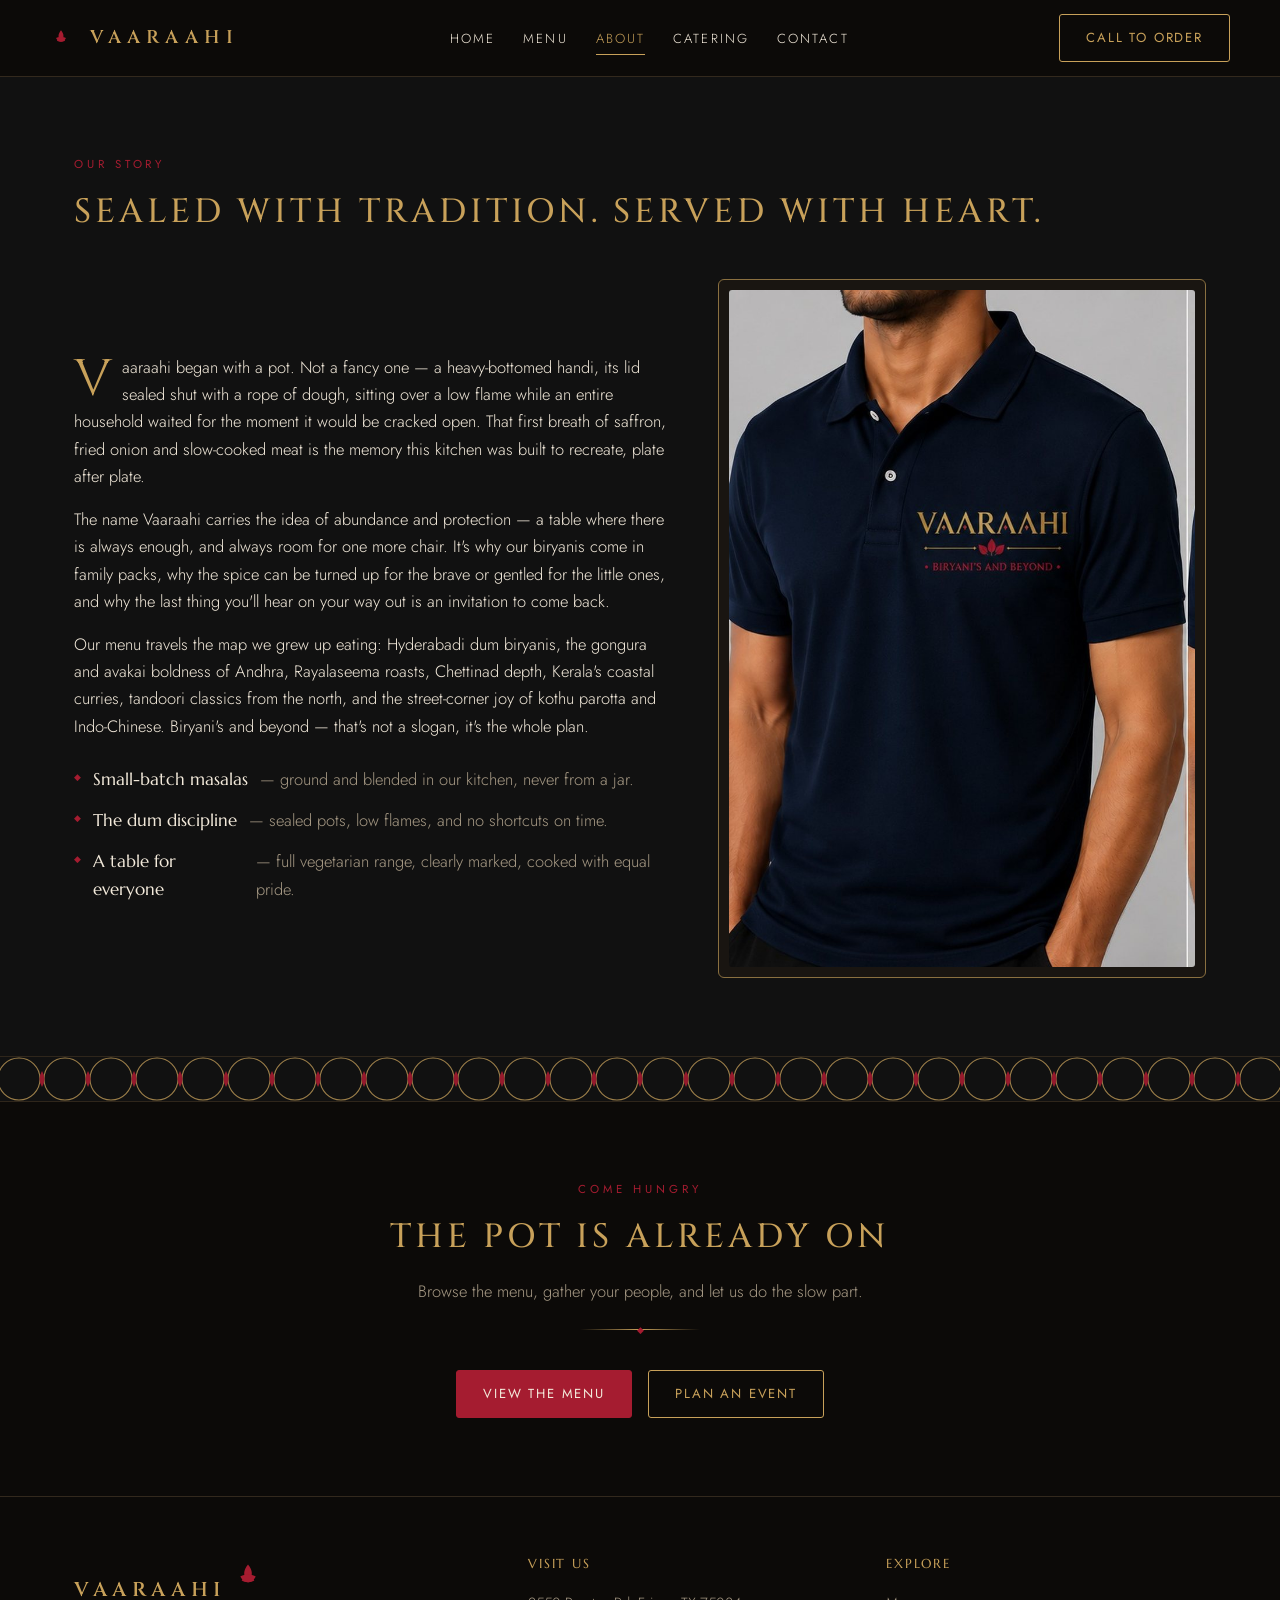
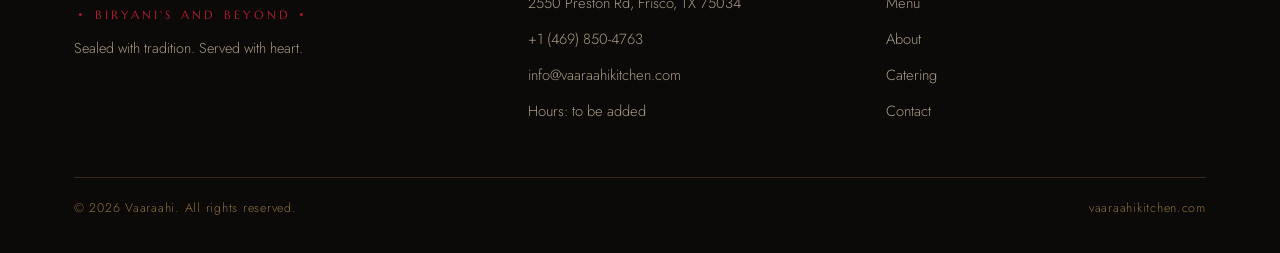
==== about.html @ 14fe1fbe "Vaaraahi Kitchen website" ====
<!DOCTYPE html>
<html lang="en">
<head>
<meta charset="UTF-8">
<meta name="viewport" content="width=device-width, initial-scale=1.0">
<title>About — Vaaraahi | Biryani's and Beyond</title>
<meta name="description" content="The story behind Vaaraahi — a kitchen built on dum biryani tradition, Andhra flavors, and the belief that no one leaves a good table hungry.">
<link rel="preconnect" href="https://fonts.googleapis.com">
<link rel="preconnect" href="https://fonts.gstatic.com" crossorigin>
<link href="https://fonts.googleapis.com/css2?family=Cinzel:wght@500;600&family=Marcellus&family=Jost:wght@300;400;500&display=swap" rel="stylesheet">
<link rel="stylesheet" href="css/styles.css">
<link rel="icon" href="data:image/svg+xml,%3Csvg xmlns='http://www.w3.org/2000/svg' viewBox='0 0 40 40'%3E%3Crect width='40' height='40' fill='%23111111'/%3E%3Ctext x='20' y='28' text-anchor='middle' fill='%23C8A15A' font-family='Georgia' font-size='24'%3EV%3C/text%3E%3C/svg%3E">
</head>
<body>

<header class="site-header">
  <div class="wrap nav">
    <a class="brand wordmark" href="index.html" aria-label="Vaaraahi home">
      <svg class="tri" viewBox="0 0 40 36" aria-hidden="true"><g fill="#A51C30" transform="translate(20,20)">
        <path d="M0,-16 C6,-9 6,-2 0,4 C-6,-2 -6,-9 0,-16Z"/>
        <path d="M-7,-4 C1,-6 6,-1 7,6 C-1,8 -6,3 -7,-4Z" transform="rotate(-52)"/>
        <path d="M7,-4 C-1,-6 -6,-1 -7,6 C1,8 6,3 7,-4Z" transform="rotate(52)"/>
      </g></svg>
      <span class="name">Vaaraahi</span>
    </a>
    <nav aria-label="Main">
      <ul class="nav-links" id="nav-links">
        <li><a href="index.html">Home</a></li>
        <li><a href="menu.html">Menu</a></li>
        <li><a href="about.html" aria-current="page">About</a></li>
        <li><a href="catering.html">Catering</a></li>
        <li><a href="contact.html">Contact</a></li>
      </ul>
    </nav>
    <a class="btn order-btn" href="tel:+14698504763" title="Call to place an order">Call to Order</a>
    <button class="nav-toggle" aria-expanded="false" aria-controls="nav-links" aria-label="Toggle navigation">&#9776;</button>
  </div>
</header>

<main>
  <section class="section about">
    <div class="wrap">
      <p class="eyebrow">Our story</p>
      <h2>Sealed With Tradition. Served With Heart.</h2>
      <div class="about-cols">
        <div>
          <p class="drop">Vaaraahi began with a pot. Not a fancy one — a heavy-bottomed handi, its lid sealed shut with a rope of dough, sitting over a low flame while an entire household waited for the moment it would be cracked open. That first breath of saffron, fried onion and slow-cooked meat is the memory this kitchen was built to recreate, plate after plate.</p>
          <p>The name Vaaraahi carries the idea of abundance and protection — a table where there is always enough, and always room for one more chair. It's why our biryanis come in family packs, why the spice can be turned up for the brave or gentled for the little ones, and why the last thing you'll hear on your way out is an invitation to come back.</p>
          <p>Our menu travels the map we grew up eating: Hyderabadi dum biryanis, the gongura and avakai boldness of Andhra, Rayalaseema roasts, Chettinad depth, Kerala's coastal curries, tandoori classics from the north, and the street-corner joy of kothu parotta and Indo-Chinese. Biryani's and beyond — that's not a slogan, it's the whole plan.</p>
          <ul class="values">
            <li><b>Small-batch masalas</b> — ground and blended in our kitchen, never from a jar.</li>
            <li><b>The dum discipline</b> — sealed pots, low flames, and no shortcuts on time.</li>
            <li><b>A table for everyone</b> — full vegetarian range, clearly marked, cooked with equal pride.</li>
          </ul>
        </div>
        <div class="split-media">
          <img src="assets/team.jpg" alt="Vaaraahi team polo shirt in navy with the gold wordmark and Biryani's and Beyond line">
        </div>
      </div>
    </div>
  </section>

  <div class="lattice" aria-hidden="true"></div>

  <section class="section section-alt center">
    <div class="wrap">
      <p class="eyebrow">Come hungry</p>
      <h2>The Pot Is Already On</h2>
      <p class="lede">Browse the menu, gather your people, and let us do the slow part.</p>
      <div class="gold-rule" aria-hidden="true"></div>
      <div style="margin-top:34px;display:flex;gap:16px;justify-content:center;flex-wrap:wrap">
        <a class="btn btn-solid" href="menu.html">View the Menu</a>
        <a class="btn" href="catering.html">Plan an Event</a>
      </div>
    </div>
  </section>
</main>

<footer class="site-footer">
  <div class="wrap">
    <div class="footer-grid">
      <div>
        <div class="wordmark">
          <span class="name">Vaaraahi</span>
          <svg class="tri" viewBox="0 0 40 36" aria-hidden="true" width="26"><g fill="#A51C30" transform="translate(20,20)">
            <path d="M0,-16 C6,-9 6,-2 0,4 C-6,-2 -6,-9 0,-16Z"/>
            <path d="M-7,-4 C1,-6 6,-1 7,6 C-1,8 -6,3 -7,-4Z" transform="rotate(-52)"/>
            <path d="M7,-4 C-1,-6 -6,-1 -7,6 C1,8 6,3 7,-4Z" transform="rotate(52)"/>
          </g></svg>
          <div class="tag">Biryani's and Beyond</div>
        </div>
        <p class="tagline-sm">Sealed with tradition. Served with heart.</p>
      </div>
      <div>
        <h4>Visit Us</h4>
        <ul>
          <li><a href="https://maps.google.com/?q=2550+Preston+Rd,+Frisco,+TX+75034" target="_blank" rel="noopener">2550 Preston Rd, Frisco, TX 75034</a></li>
          <li><a href="tel:+14698504763">+1 (469) 850-4763</a></li>
          <li><a href="mailto:info@vaaraahikitchen.com">info@vaaraahikitchen.com</a></li>
          <li><span>Hours: to be added</span></li>
        </ul>
      </div>
      <div>
        <h4>Explore</h4>
        <ul>
          <li><a href="menu.html">Menu</a></li>
          <li><a href="about.html">About</a></li>
          <li><a href="catering.html">Catering</a></li>
          <li><a href="contact.html">Contact</a></li>
        </ul>
      </div>
    </div>
    <div class="footer-base">
      <span>&copy; 2026 Vaaraahi. All rights reserved.</span>
      <span>vaaraahikitchen.com</span>
    </div>
  </div>
</footer>

<script src="js/data.js"></script>
<script src="js/images.js"></script>
<script src="js/app.js"></script>
</body>
</html>
---- css/styles.css ----
/* ============================================================
   VAARAAHI — Biryani's and Beyond
   Theme drawn from brand signage:
   Gold #C8A15A · Burgundy #A51C30 · Black #111111
   Display: Cinzel · Names: Marcellus · Body/UI: Jost
   ============================================================ */

:root {
  --black:      #111111;
  --black-deep: #0c0a08;
  --panel:      #191511;
  --panel-2:    #201a14;
  --line:       #33291d;
  --gold:       #C8A15A;
  --gold-hi:    #E4C77F;
  --gold-dim:   #8a7040;
  --burgundy:   #A51C30;
  --burgundy-2: #8B1E2D;
  --cream:      #F3EADB;
  --muted:      #A79A85;
  --veg:        #2e8b40;
  --nonveg:     #a3341f;
  --radius:     10px;
  --wrap:       1180px;
  --font-display: "Cinzel", "Times New Roman", serif;
  --font-name:    "Marcellus", Georgia, serif;
  --font-body:    "Jost", "Segoe UI", sans-serif;
}

* { margin: 0; padding: 0; box-sizing: border-box; }
html { scroll-behavior: smooth; }
@media (prefers-reduced-motion: reduce) {
  html { scroll-behavior: auto; }
  *, *::before, *::after { animation: none !important; transition: none !important; }
}

body {
  background: var(--black);
  color: var(--cream);
  font-family: var(--font-body);
  font-weight: 300;
  line-height: 1.65;
  font-size: 16.5px;
  -webkit-font-smoothing: antialiased;
}

img { display: block; max-width: 100%; }
a { color: var(--gold); text-decoration: none; }
a:focus-visible, button:focus-visible, input:focus-visible {
  outline: 2px solid var(--gold-hi); outline-offset: 3px;
}

.wrap { max-width: var(--wrap); margin: 0 auto; padding: 0 24px; }

/* ---------- Lattice band (from the door signage) ---------- */
.lattice {
  height: 46px;
  background-color: transparent;
  background-image: url("data:image/svg+xml,%3Csvg xmlns='http://www.w3.org/2000/svg' width='92' height='46' viewBox='0 0 92 46'%3E%3Cg fill='none' stroke='%23C8A15A' stroke-width='1.1' opacity='0.85'%3E%3Ccircle cx='23' cy='23' r='21'/%3E%3Ccircle cx='69' cy='23' r='21'/%3E%3Ccircle cx='-23' cy='23' r='21'/%3E%3Ccircle cx='115' cy='23' r='21'/%3E%3C/g%3E%3Cg fill='%23A51C30'%3E%3Cpath d='M46 15 q5 8 0 16 q-5 -8 0 -16z'/%3E%3Cpath d='M0 15 q5 8 0 16 q-5 -8 0 -16z'/%3E%3Cpath d='M92 15 q5 8 0 16 q-5 -8 0 -16z'/%3E%3C/g%3E%3C/svg%3E");
  background-repeat: repeat-x;
  background-position: center;
  border-top: 1px solid var(--line);
  border-bottom: 1px solid var(--line);
  opacity: 0.9;
}

/* ---------- Wordmark ---------- */
.wordmark { text-align: center; }
.wordmark .name {
  font-family: var(--font-display);
  font-weight: 600;
  letter-spacing: 0.34em;
  text-indent: 0.34em; /* balance tracking */
  color: var(--gold);
  text-transform: uppercase;
}
.wordmark .tri { margin: 6px auto 4px; width: 34px; }
.wordmark .tag {
  color: var(--burgundy);
  font-family: var(--font-name);
  letter-spacing: 0.28em;
  text-indent: 0.28em;
  text-transform: uppercase;
  font-size: 0.72rem;
}
.wordmark .tag::before, .wordmark .tag::after { content: " \2022  "; color: var(--burgundy); }

/* ---------- Header ---------- */
.site-header {
  position: sticky; top: 0; z-index: 50;
  background: rgba(12, 10, 8, 0.92);
  backdrop-filter: blur(10px);
  border-bottom: 1px solid var(--line);
}
.nav {
  display: flex; align-items: center; justify-content: space-between;
  padding: 14px 0; gap: 18px;
}
.nav .brand { display: flex; align-items: center; gap: 12px; }
.nav .brand .name { font-size: 1.15rem; }
.nav .brand .tri { width: 22px; margin: 0; }
.nav-links { display: flex; align-items: center; gap: 28px; list-style: none; }
.nav-links a {
  color: var(--cream); font-size: 0.82rem; letter-spacing: 0.16em;
  text-transform: uppercase; padding: 6px 0;
  border-bottom: 1px solid transparent; transition: color .2s, border-color .2s;
}
.nav-links a:hover { color: var(--gold-hi); }
.nav-links a[aria-current="page"] { color: var(--gold); border-bottom-color: var(--gold); }
.btn {
  display: inline-block; font-family: var(--font-body); font-weight: 400;
  font-size: 0.82rem; letter-spacing: 0.14em; text-transform: uppercase;
  padding: 12px 26px; border-radius: 3px; cursor: pointer;
  transition: background .2s, color .2s, border-color .2s;
  border: 1px solid var(--gold); background: transparent; color: var(--gold);
}
.btn:hover { background: var(--gold); color: var(--black-deep); }
.btn-solid { background: var(--burgundy); border-color: var(--burgundy); color: var(--cream); }
.btn-solid:hover { background: var(--burgundy-2); border-color: var(--burgundy-2); color: var(--cream); }
.nav-toggle {
  display: none; background: none; border: 1px solid var(--line);
  color: var(--gold); font-size: 1.3rem; line-height: 1;
  padding: 8px 12px; border-radius: 4px; cursor: pointer;
}

/* ---------- Hero (frosted door) ---------- */
.hero {
  position: relative; overflow: hidden;
  background:
    radial-gradient(60% 55% at 30% 20%, rgba(200,140,60,0.20), transparent 65%),
    radial-gradient(55% 50% at 75% 65%, rgba(200,120,50,0.14), transparent 60%),
    radial-gradient(40% 40% at 55% 30%, rgba(255,190,110,0.10), transparent 70%),
    linear-gradient(180deg, #171310 0%, #0e0b09 100%);
}
.hero::before { /* faint hanging-lamp glow dots */
  content: ""; position: absolute; inset: 0;
  background:
    radial-gradient(45px 45px at 22% 12%, rgba(255,200,120,0.28), transparent 70%),
    radial-gradient(35px 35px at 78% 16%, rgba(255,200,120,0.22), transparent 70%),
    radial-gradient(30px 30px at 55% 8%, rgba(255,200,120,0.18), transparent 70%);
  pointer-events: none;
}
.hero-inner {
  position: relative; text-align: center;
  padding: 96px 24px 84px;
}
.hero .glass {
  max-width: 760px; margin: 0 auto; padding: 56px 36px 48px;
  background: rgba(28, 22, 16, 0.42);
  border: 1px solid rgba(200, 161, 90, 0.35);
  border-radius: 6px;
  backdrop-filter: blur(4px);
  box-shadow: 0 30px 80px rgba(0,0,0,0.55);
  animation: heroRise 0.9s ease both;
}
@keyframes heroRise { from { opacity: 0; transform: translateY(18px); } to { opacity: 1; transform: none; } }
.hero .name { font-size: clamp(2.2rem, 6vw, 3.8rem); }
.hero .tag { font-size: clamp(0.7rem, 1.6vw, 0.9rem); margin-top: 2px; }
.hero .tagline {
  margin: 26px auto 8px; max-width: 460px;
  font-family: var(--font-name); font-size: 1.15rem; color: var(--cream);
  letter-spacing: 0.04em;
}
.hero .cuisine-pill {
  display: inline-block; margin-top: 20px; padding: 8px 30px;
  border: 1px solid var(--burgundy); border-radius: 40px;
  font-family: var(--font-name); letter-spacing: 0.3em; text-indent: 0.3em;
  text-transform: uppercase; font-size: 0.75rem; color: var(--cream);
}
.hero .cta-row { margin-top: 34px; display: flex; gap: 16px; justify-content: center; flex-wrap: wrap; }

/* ---------- Sections ---------- */
.section { padding: 78px 0; }
.section-tight { padding: 56px 0; }
.section-alt { background: var(--black-deep); }
.eyebrow {
  font-size: 0.72rem; letter-spacing: 0.34em; text-transform: uppercase;
  color: var(--burgundy); font-weight: 400; margin-bottom: 10px;
}
.section h2 {
  font-family: var(--font-display); font-weight: 500; color: var(--gold);
  font-size: clamp(1.5rem, 3.4vw, 2.1rem); letter-spacing: 0.12em;
  text-transform: uppercase; margin-bottom: 14px;
}
.section .lede { max-width: 640px; color: var(--muted); }
.center { text-align: center; }
.center .lede { margin: 0 auto; }
.gold-rule {
  width: 120px; height: 13px; margin: 18px auto 0; position: relative;
}
.gold-rule::before {
  content: ""; position: absolute; left: 0; right: 0; top: 6px;
  height: 1px; background: linear-gradient(90deg, transparent, var(--gold), transparent);
}
.gold-rule::after {
  content: "\25C6"; position: absolute; left: 50%; top: 0; transform: translateX(-50%);
  color: var(--burgundy); font-size: 9px; background: inherit; padding: 0 8px;
}

/* ---------- Signature dishes (home) ---------- */
.dish-grid {
  margin-top: 44px; display: grid; gap: 26px;
  grid-template-columns: repeat(auto-fit, minmax(240px, 1fr));
}
.dish-card {
  background: var(--panel); border: 1px solid var(--line); border-radius: var(--radius);
  overflow: hidden; transition: transform .25s ease, border-color .25s ease;
}
.dish-card:hover { transform: translateY(-5px); border-color: var(--gold-dim); }
.dish-card .ph { aspect-ratio: 4 / 3; overflow: hidden; background: #1b150f; }
.dish-card .ph img { width: 100%; height: 100%; object-fit: cover; }
.dish-card .body { padding: 18px 20px 20px; }
.dish-card h3 { font-family: var(--font-name); font-weight: 400; font-size: 1.08rem; color: var(--cream); }
.dish-card .desc { color: var(--muted); font-size: 0.9rem; margin-top: 6px; }
.dish-card .price { color: var(--gold); font-family: var(--font-name); margin-top: 10px; }

/* ---------- Feature strip (home) ---------- */
.features { display: grid; gap: 26px; grid-template-columns: repeat(auto-fit, minmax(230px, 1fr)); margin-top: 40px; }
.feature { border: 1px solid var(--line); border-radius: var(--radius); padding: 26px 24px; background: var(--panel); }
.feature .glyph { color: var(--burgundy); font-size: 1.3rem; margin-bottom: 10px; }
.feature h3 { font-family: var(--font-name); font-weight: 400; color: var(--gold); font-size: 1.02rem; letter-spacing: 0.06em; }
.feature p { color: var(--muted); font-size: 0.92rem; margin-top: 8px; }

/* ---------- Menu page ---------- */
.menu-hero { padding: 56px 0 34px; text-align: center; }
.menu-controls {
  position: sticky; top: 64px; z-index: 40;
  background: rgba(12,10,8,0.94); backdrop-filter: blur(8px);
  border-top: 1px solid var(--line); border-bottom: 1px solid var(--line);
  padding: 14px 0;
}
.controls-row { display: flex; gap: 14px; align-items: center; flex-wrap: wrap; }
.search-box { position: relative; flex: 1 1 260px; max-width: 380px; }
.search-box input {
  width: 100%; padding: 11px 16px 11px 40px;
  background: var(--panel); color: var(--cream);
  border: 1px solid var(--line); border-radius: 40px;
  font-family: var(--font-body); font-size: 0.95rem;
}
.search-box input::placeholder { color: var(--muted); }
.search-box .icon { position: absolute; left: 15px; top: 50%; transform: translateY(-50%); color: var(--gold-dim); }
/* Category pills: own full-width row, wrapping so every category is visible */
.cat-scroller {
  display: flex; flex-wrap: wrap; gap: 8px;
  flex: 1 1 100%; width: 100%;
  padding: 12px 2px 2px; margin-top: 4px;
  border-top: 1px solid var(--line);
}
.cat-pill {
  flex: 0 0 auto; padding: 8px 16px; border-radius: 40px; cursor: pointer;
  background: transparent; border: 1px solid var(--line); color: var(--muted);
  font-family: var(--font-body); font-size: 0.8rem; letter-spacing: 0.05em;
  transition: all .2s;
}
.cat-pill:hover { color: var(--gold-hi); border-color: var(--gold-dim); }
.cat-pill.active { background: var(--gold); border-color: var(--gold); color: var(--black-deep); font-weight: 500; }

.menu-section { padding: 40px 0 10px; }
.menu-section h2 { margin-bottom: 4px; }
.menu-section .count { color: var(--muted); font-size: 0.82rem; letter-spacing: 0.08em; }
.menu-grid {
  margin-top: 24px; display: grid; gap: 20px;
  grid-template-columns: repeat(auto-fill, minmax(255px, 1fr));
}
.menu-card {
  background: var(--panel); border: 1px solid var(--line); border-radius: var(--radius);
  overflow: hidden; display: flex; flex-direction: column;
  transition: transform .2s ease, border-color .2s ease;
}
.menu-card:hover { transform: translateY(-4px); border-color: var(--gold-dim); }
.menu-card .ph { aspect-ratio: 16 / 10; overflow: hidden; background: #1b150f; position: relative; }
.menu-card .ph img { width: 100%; height: 100%; object-fit: cover; }
.menu-card .body { padding: 14px 16px 16px; display: flex; flex-direction: column; gap: 6px; flex: 1; }
.menu-card .toprow { display: flex; align-items: flex-start; gap: 8px; }
.menu-card h3 {
  font-family: var(--font-name); font-weight: 400;
  font-size: 1rem; line-height: 1.35; color: var(--cream); flex: 1;
}
.menu-card .prices { margin-top: auto; padding-top: 8px; display: flex; gap: 14px; align-items: baseline; flex-wrap: wrap; }
.menu-card .price { color: var(--gold); font-family: var(--font-name); font-size: 1.05rem; }
.menu-card .fam {
  color: var(--muted); font-size: 0.78rem; letter-spacing: 0.04em;
}
.menu-card .fam b { color: var(--gold-hi); font-weight: 500; }

/* Veg / non-veg mark (Indian menu convention) */
.diet {
  flex: 0 0 auto; width: 15px; height: 15px; margin-top: 3px;
  border: 1.6px solid; border-radius: 2px; position: relative;
}
.diet::after {
  content: ""; position: absolute; inset: 0; margin: auto;
}
.diet.veg { border-color: var(--veg); }
.diet.veg::after { width: 7px; height: 7px; border-radius: 50%; background: var(--veg); }
.diet.nonveg { border-color: var(--nonveg); }
.diet.nonveg::after {
  width: 0; height: 0; background: none;
  border-left: 4.5px solid transparent; border-right: 4.5px solid transparent;
  border-bottom: 7.5px solid var(--nonveg);
}

.no-results { text-align: center; color: var(--muted); padding: 70px 0; }
.no-results .name { font-family: var(--font-name); color: var(--gold); font-size: 1.1rem; margin-bottom: 6px; }

.menu-note {
  margin: 40px auto 0; max-width: 720px; text-align: center;
  color: var(--muted); font-size: 0.85rem; border-top: 1px solid var(--line); padding-top: 22px;
}

/* ---------- About page ---------- */
.about-cols { display: grid; gap: 48px; grid-template-columns: 1.1fr 0.9fr; align-items: center; margin-top: 40px; }
.about-cols .visual {
  border: 1px solid var(--gold-dim); border-radius: 6px; padding: 14px; background: var(--panel);
}
.about-cols .visual .inner {
  border: 1px solid var(--line); border-radius: 4px; aspect-ratio: 4/5;
  background:
    radial-gradient(50% 40% at 50% 30%, rgba(200,140,60,0.22), transparent 70%),
    linear-gradient(180deg, #1c1610, #0f0c09);
  display: flex; align-items: center; justify-content: center;
}
.about p + p { margin-top: 16px; }
.about .drop::first-letter {
  font-family: var(--font-display); color: var(--gold); font-size: 3.1em;
  float: left; line-height: 0.85; padding-right: 10px; padding-top: 4px;
}
.values { margin-top: 26px; display: grid; gap: 14px; }
.values li { list-style: none; display: flex; gap: 12px; color: var(--muted); }
.values li::before { content: "\25C6"; color: var(--burgundy); font-size: 9px; line-height: 2.4; }
.values li b { color: var(--cream); font-weight: 400; font-family: var(--font-name); }

/* ---------- Catering page ---------- */
.cater-grid { display: grid; gap: 26px; grid-template-columns: repeat(auto-fit, minmax(260px, 1fr)); margin-top: 44px; }
.cater-card {
  background: var(--panel); border: 1px solid var(--line); border-radius: var(--radius);
  padding: 30px 28px; display: flex; flex-direction: column;
}
.cater-card .occ { color: var(--burgundy); font-size: 0.72rem; letter-spacing: 0.3em; text-transform: uppercase; }
.cater-card h3 { font-family: var(--font-name); font-weight: 400; color: var(--gold); font-size: 1.25rem; margin-top: 8px; }
.cater-card p { color: var(--muted); font-size: 0.93rem; margin-top: 10px; }
.cater-card ul { margin: 16px 0 22px; padding: 0; }
.cater-card li { list-style: none; color: var(--cream); font-size: 0.92rem; padding: 7px 0; border-bottom: 1px dashed var(--line); }
.cater-card li:last-child { border-bottom: 0; }
.cater-card .btn { margin-top: auto; align-self: flex-start; }
.steps { margin-top: 50px; display: grid; gap: 22px; grid-template-columns: repeat(auto-fit, minmax(210px, 1fr)); }
.step { border-top: 2px solid var(--gold-dim); padding-top: 16px; }
.step .k { font-family: var(--font-display); color: var(--burgundy); font-size: 0.85rem; letter-spacing: 0.2em; }
.step h3 { font-family: var(--font-name); font-weight: 400; color: var(--cream); margin-top: 6px; font-size: 1.02rem; }
.step p { color: var(--muted); font-size: 0.9rem; margin-top: 6px; }

/* ---------- Contact page ---------- */
.contact-grid { display: grid; gap: 26px; grid-template-columns: repeat(auto-fit, minmax(250px, 1fr)); margin-top: 44px; }
.contact-card {
  background: var(--panel); border: 1px solid var(--line); border-radius: var(--radius);
  padding: 30px 28px; text-align: center;
}
.contact-card .glyph { color: var(--burgundy); font-size: 1.5rem; }
.contact-card h3 { font-family: var(--font-name); font-weight: 400; color: var(--gold); margin-top: 10px; letter-spacing: 0.08em; }
.contact-card p { color: var(--muted); margin-top: 8px; font-size: 0.95rem; }
.placeholder {
  display: inline-block; margin-top: 6px; padding: 3px 10px; border-radius: 4px;
  background: rgba(165, 28, 48, 0.12); border: 1px dashed var(--burgundy);
  color: var(--cream); font-size: 0.85rem;
}
.hours-table { width: 100%; margin-top: 14px; border-collapse: collapse; }
.hours-table td { padding: 8px 4px; color: var(--muted); font-size: 0.92rem; border-bottom: 1px dashed var(--line); }
.hours-table td:last-child { text-align: right; color: var(--cream); }
.map-frame {
  margin-top: 40px; border: 1px solid var(--line); border-radius: var(--radius);
  aspect-ratio: 21 / 9; background: var(--panel);
  overflow: hidden; padding: 0;
}
.map-frame iframe { display: block; width: 100%; height: 100%; border: 0; filter: saturate(.9) contrast(1.02); }
@media (max-width: 700px) { .map-frame { aspect-ratio: 4 / 3; } }

/* contact card links */
.phone-link {
  display: inline-block; margin-top: 10px;
  font-family: var(--font-name); font-size: 1.05rem;
  color: var(--gold-hi); text-decoration: none; letter-spacing: .03em;
  border-bottom: 1px solid var(--gold-dim); padding-bottom: 2px;
}
.phone-link:hover { color: var(--cream); border-color: var(--gold); }
.btn.ghost {
  background: transparent; color: var(--gold-hi);
  border: 1px solid var(--gold-dim); font-size: .82rem; padding: 9px 18px;
}
.btn.ghost:hover { background: var(--gold); color: var(--black-deep); border-color: var(--gold); }
.site-footer a { color: inherit; text-decoration: none; }
.site-footer a:hover { color: var(--gold-hi); }

/* ---------- Footer ---------- */
.site-footer { background: var(--black-deep); border-top: 1px solid var(--line); padding: 56px 0 34px; }
.footer-grid { display: grid; gap: 38px; grid-template-columns: 1.3fr 1fr 1fr; }
.site-footer .wordmark { text-align: left; }
.site-footer .wordmark .name { font-size: 1.25rem; letter-spacing: 0.28em; text-indent: 0; }
.site-footer .wordmark .tri { margin: 8px 0 4px; }
.site-footer .tagline-sm { color: var(--muted); font-size: 0.9rem; margin-top: 12px; max-width: 280px; }
.site-footer h4 { font-family: var(--font-name); font-weight: 400; color: var(--gold); letter-spacing: 0.14em; text-transform: uppercase; font-size: 0.82rem; margin-bottom: 14px; }
.site-footer ul { list-style: none; }
.site-footer li { margin-bottom: 9px; }
.site-footer li a, .site-footer li span { color: var(--muted); font-size: 0.92rem; }
.site-footer li a:hover { color: var(--gold-hi); }
.footer-base {
  margin-top: 44px; padding-top: 20px; border-top: 1px solid var(--line);
  display: flex; justify-content: space-between; gap: 14px; flex-wrap: wrap;
  color: var(--gold-dim); font-size: 0.78rem; letter-spacing: 0.06em;
}

/* ---------- Responsive ---------- */
@media (max-width: 900px) {
  .about-cols { grid-template-columns: 1fr; }
  .footer-grid { grid-template-columns: 1fr 1fr; }
}
@media (max-width: 760px) {
  .nav-toggle { display: block; }
  .nav-links {
    display: none; position: absolute; left: 0; right: 0; top: 100%;
    flex-direction: column; gap: 0; background: rgba(12,10,8,0.98);
    border-bottom: 1px solid var(--line); padding: 10px 24px 18px;
  }
  .nav-links.open { display: flex; }
  .nav-links li { width: 100%; }
  .nav-links a { display: block; padding: 12px 0; border-bottom: 1px solid var(--line); }
  .nav .order-btn { display: none; }
  .menu-controls { top: 61px; }
  .footer-grid { grid-template-columns: 1fr; }
  .footer-base { justify-content: center; text-align: center; }
}

/* ============================================================
   ADDITIONS — real photography + list view
   ============================================================ */

/* ---------- Photo hero (storefront at dusk) ---------- */
.hero-photo { position: relative; overflow: hidden; }
.hero-photo .shot {
  position: absolute; inset: 0; width: 100%; height: 100%;
  object-fit: cover; object-position: center 55%;
}
.hero-photo::after {
  content: ""; position: absolute; inset: 0;
  background:
    linear-gradient(180deg, rgba(10,8,6,0.82) 0%, rgba(10,8,6,0.55) 42%, rgba(10,8,6,0.92) 100%),
    radial-gradient(70% 60% at 50% 45%, rgba(0,0,0,0.15), rgba(10,8,6,0.7));
}
.hero-photo .hero-inner { position: relative; z-index: 2; padding: 108px 24px 96px; }
.hero-photo .glass { background: rgba(14, 11, 8, 0.55); }

/* ---------- Storefront / entrance blocks ---------- */
.shot-band { position: relative; }
.shot-band img { width: 100%; height: clamp(240px, 44vw, 460px); object-fit: cover; }
.shot-caption {
  position: absolute; left: 0; right: 0; bottom: 0; padding: 26px 24px 20px;
  background: linear-gradient(180deg, transparent, rgba(10,8,6,0.9));
  color: var(--cream); font-family: var(--font-name); letter-spacing: 0.06em;
  text-align: center; font-size: 0.98rem;
}

.split { display: grid; gap: 40px; grid-template-columns: 1fr 1fr; align-items: center; }
.split.reverse .split-media { order: 2; }
.split-media {
  border: 1px solid var(--gold-dim); border-radius: 6px; padding: 10px; background: var(--panel);
}
.split-media img { width: 100%; border-radius: 3px; display: block; }
.split-copy h2 { text-align: left; }
.split-copy .lede { margin: 0; }
@media (max-width: 860px) {
  .split { grid-template-columns: 1fr; }
  .split.reverse .split-media { order: 0; }
}

/* ---------- View toggle ---------- */
.view-toggle { display: flex; gap: 8px; align-items: center; }
.view-toggle .label {
  color: var(--muted); font-size: 0.72rem; letter-spacing: 0.2em; text-transform: uppercase;
  margin-right: 2px;
}

/* ---------- List view ---------- */
.menu-list { list-style: none; margin-top: 20px; padding: 0; column-gap: 54px; }
@media (min-width: 900px) { .menu-list { column-count: 2; } }
.menu-row {
  display: flex; align-items: baseline; gap: 10px;
  padding: 11px 2px; border-bottom: 1px solid var(--line);
  break-inside: avoid;
}
.menu-row .diet { margin-top: 0; align-self: center; }
.menu-row .row-name {
  font-family: var(--font-name); font-weight: 400; color: var(--cream);
  font-size: 1rem; line-height: 1.35;
}
.menu-row .leader {
  flex: 1 1 auto; min-width: 18px; align-self: flex-end; margin-bottom: 5px;
  border-bottom: 1px dotted var(--gold-dim); opacity: 0.55;
}
.menu-row .row-price {
  font-family: var(--font-name); color: var(--gold); font-size: 1rem; white-space: nowrap;
}
.menu-row .row-price .sz {
  color: var(--muted); font-family: var(--font-body); font-size: 0.7rem;
  letter-spacing: 0.14em; text-transform: uppercase; margin: 0 3px 0 8px;
}
.menu-row:hover .row-name { color: var(--gold-hi); }

/* ---- photo spread band ---- */
.spread-band{display:grid;grid-template-columns:repeat(3,1fr);gap:10px;max-width:1100px;margin:26px auto 10px;padding:0 20px}
.spread-band img{width:100%;height:190px;object-fit:cover;border-radius:10px;border:1px solid rgba(200,161,90,.35);filter:saturate(1.04) contrast(1.02)}
@media(max-width:720px){.spread-band{grid-template-columns:1fr 1fr}.spread-band img:last-child{display:none}}

/* unify photo thumbs with the dark theme */
.menu-card img,.dish-card .ph img{filter:saturate(1.05) contrast(1.03)}


/* ---- category pills: narrow screens keep a swipeable single row ---- */
@media (max-width: 760px) {
  .cat-scroller {
    flex-wrap: nowrap; overflow-x: auto; overscroll-behavior-x: contain;
    scrollbar-width: thin; -webkit-overflow-scrolling: touch;
    scroll-snap-type: x proximity;
    /* fade the right edge so it reads as "more to the right" */
    -webkit-mask-image: linear-gradient(to right, #000 0, #000 88%, transparent 100%);
            mask-image: linear-gradient(to right, #000 0, #000 88%, transparent 100%);
  }
  .cat-scroller .cat-pill { scroll-snap-align: start; }
  .cat-scroller.at-end { -webkit-mask-image: none; mask-image: none; }
}
.cat-scroller::-webkit-scrollbar { height: 6px; }
.cat-scroller::-webkit-scrollbar-thumb { background: var(--gold-dim); border-radius: 3px; }
.cat-scroller::-webkit-scrollbar-track { background: transparent; }

/* keep the sticky bar from eating the screen on short viewports */
@media (max-height: 620px) {
  .menu-controls { position: static; }
}

/* clear the sticky header + controls when jumping to a category */
.menu-section { scroll-margin-top: 190px; }
@media (max-width: 760px) { .menu-section { scroll-margin-top: 150px; } }
@media (max-height: 620px) { .menu-section { scroll-margin-top: 20px; } }
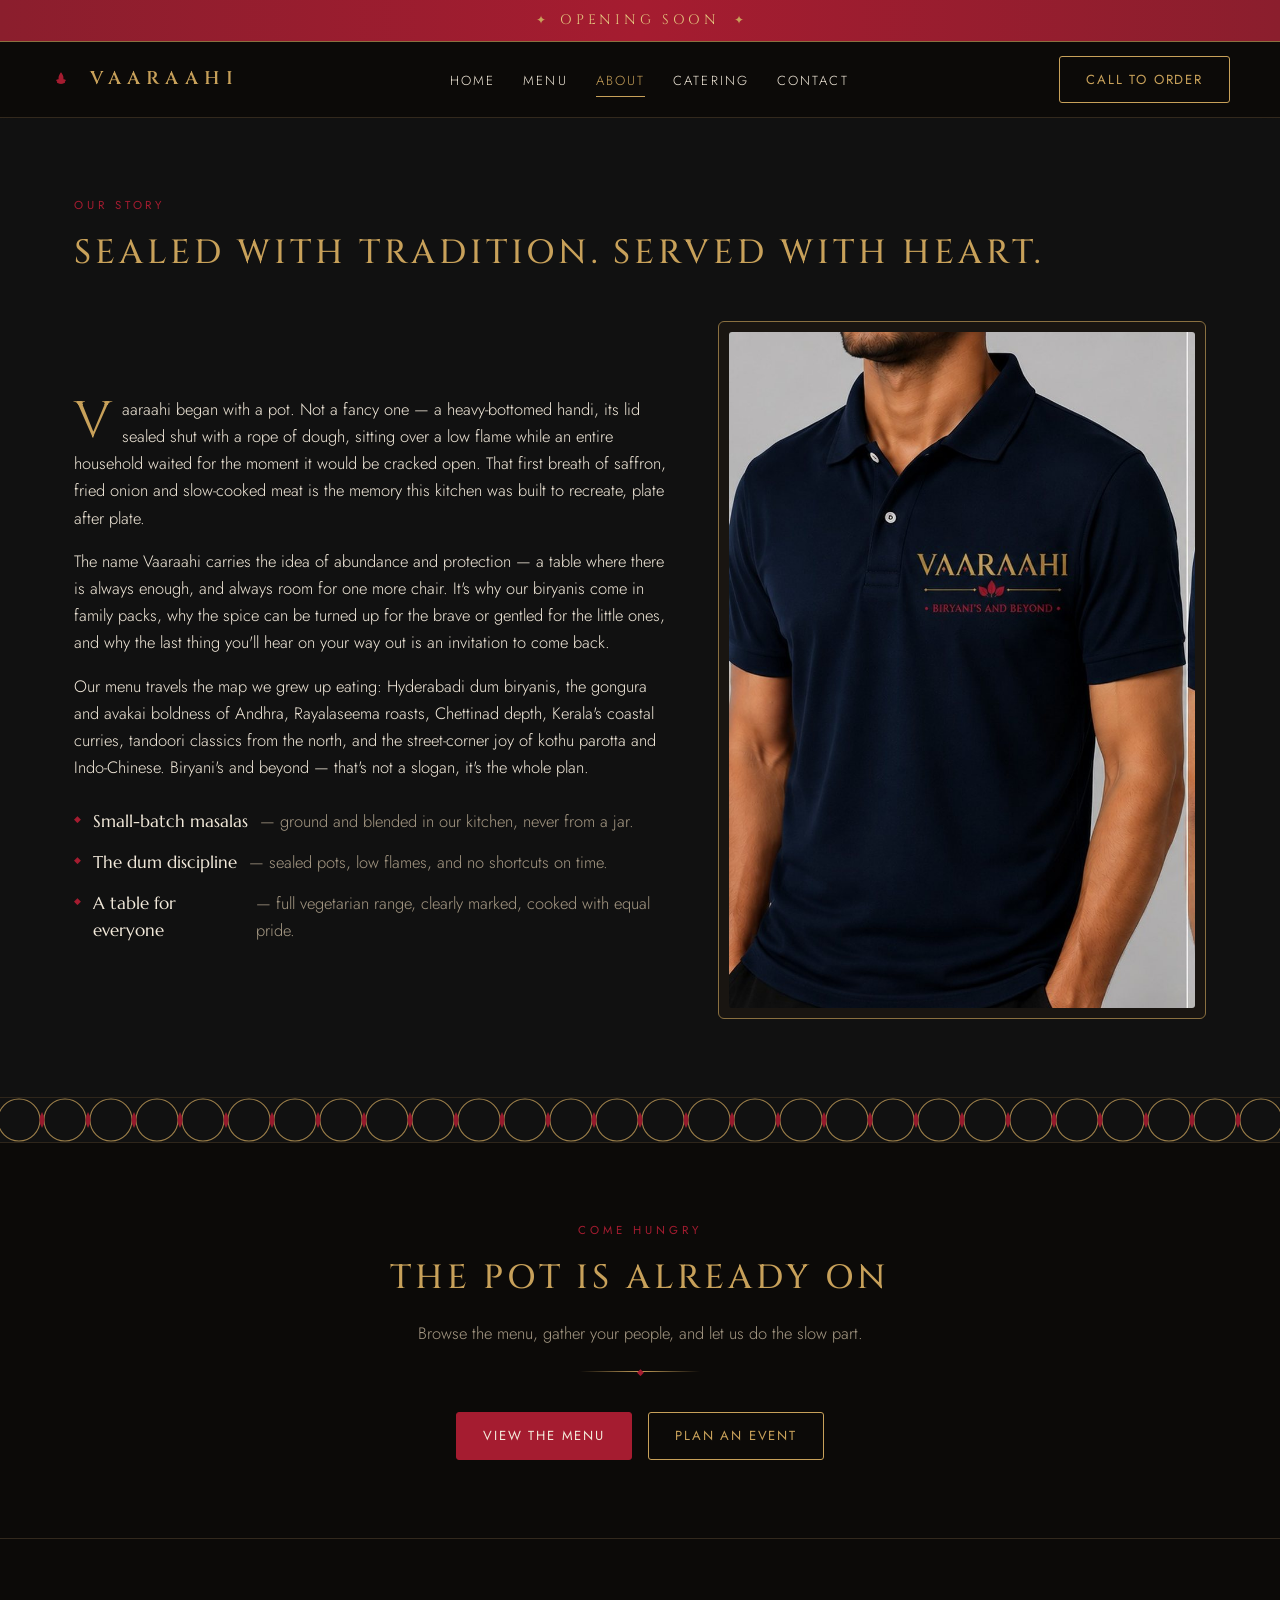
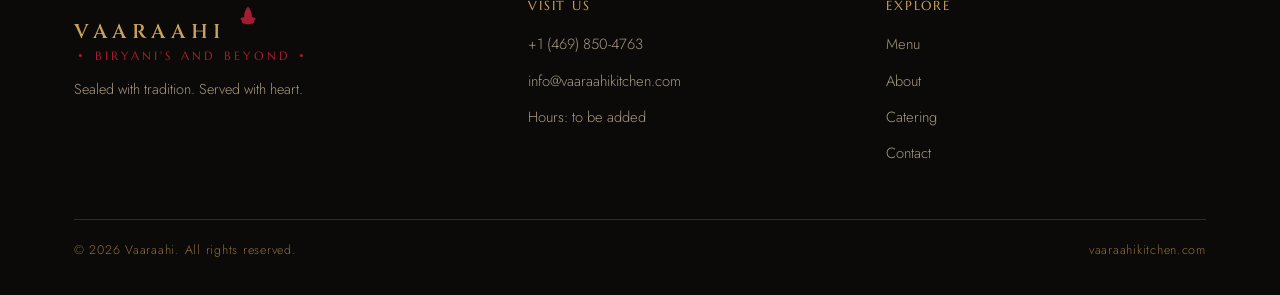
==== commit c75020d9: "Add Opening Soon banner; remove street address and map" ====
--- a/about.html
+++ b/about.html
@@ -12,6 +12,14 @@
 <link rel="icon" href="data:image/svg+xml,%3Csvg xmlns='http://www.w3.org/2000/svg' viewBox='0 0 40 40'%3E%3Crect width='40' height='40' fill='%23111111'/%3E%3Ctext x='20' y='28' text-anchor='middle' fill='%23C8A15A' font-family='Georgia' font-size='24'%3EV%3C/text%3E%3C/svg%3E">
 </head>
 <body>
+
+<div class="opening-banner" role="status">
+  <div class="wrap">
+    <span class="ob-mark" aria-hidden="true">&#10022;</span>
+    <span class="ob-text">Opening Soon</span>
+    <span class="ob-mark" aria-hidden="true">&#10022;</span>
+  </div>
+</div>
 
 <header class="site-header">
   <div class="wrap nav">
@@ -94,7 +102,6 @@
       <div>
         <h4>Visit Us</h4>
         <ul>
-          <li><a href="https://maps.google.com/?q=2550+Preston+Rd,+Frisco,+TX+75034" target="_blank" rel="noopener">2550 Preston Rd, Frisco, TX 75034</a></li>
           <li><a href="tel:+14698504763">+1 (469) 850-4763</a></li>
           <li><a href="mailto:info@vaaraahikitchen.com">info@vaaraahikitchen.com</a></li>
           <li><span>Hours: to be added</span></li>
--- a/css/styles.css
+++ b/css/styles.css
@@ -85,6 +85,26 @@
 }
 .wordmark .tag::before, .wordmark .tag::after { content: " \2022  "; color: var(--burgundy); }
 
+/* ---------- Opening soon banner ---------- */
+.opening-banner {
+  background: linear-gradient(90deg, var(--burgundy-2), var(--burgundy) 50%, var(--burgundy-2));
+  border-bottom: 1px solid var(--gold-dim);
+}
+.opening-banner .wrap {
+  display: flex; align-items: center; justify-content: center; gap: 14px;
+  padding-top: 9px; padding-bottom: 9px;
+}
+.opening-banner .ob-text {
+  font-family: var(--font-display);
+  font-size: 0.86rem; letter-spacing: 0.28em; text-transform: uppercase;
+  color: var(--gold-hi);
+}
+.opening-banner .ob-mark { color: var(--gold); font-size: 0.78rem; line-height: 1; }
+@media (max-width: 760px) {
+  .opening-banner .ob-text { font-size: 0.72rem; letter-spacing: 0.18em; }
+  .opening-banner .wrap { gap: 10px; }
+}
+
 /* ---------- Header ---------- */
 .site-header {
   position: sticky; top: 0; z-index: 50;
